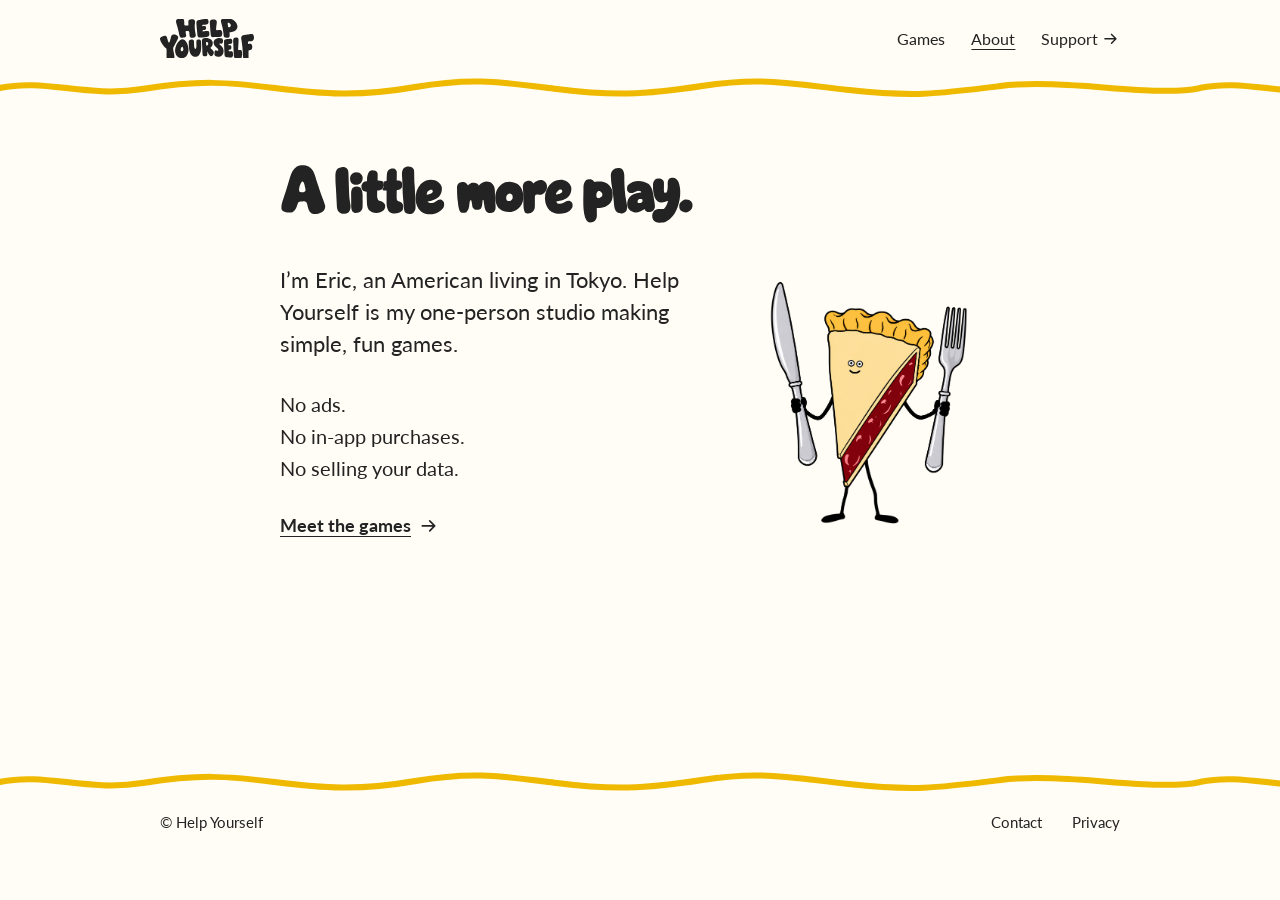
==== docs/about/index.html @ 5613c6f1 "Use ketchup red for the scrollbar" ====
<!doctype html>
<html lang="en">
<head>
  <meta charset="utf-8">
  <meta name="viewport" content="width=device-width, initial-scale=1">
  <meta name="description" content="Help Yourself is a one-person game studio by Eric, an American living in Tokyo.">
  <meta name="theme-color" content="#fffdf5">
  <meta property="og:title" content="About — Help Yourself">
  <meta property="og:description" content="Help Yourself is a one-person game studio by Eric, an American living in Tokyo.">
  <meta property="og:type" content="website">
  <title>About — Help Yourself</title>
  <link rel="stylesheet" href="../assets/styles.css?v=9">
  <link rel="preload" href="../assets/fonts/Lato-Regular.ttf" as="font" type="font/ttf" crossorigin>
  <script src="../assets/site.js?v=2" defer></script>
</head>
<body>
  <a class="skip-link" href="#main">Skip to content</a>
  <header class="site-header">
    <div class="header-inner">
      <a class="small-brand" href="../" aria-label="Help Yourself home"><img src="../assets/brand/help-yourself-wordmark.svg" width="692" height="292" alt="Help Yourself"></a>
      <nav aria-label="Main navigation">
        <a href="../#games">Games</a>
        <a href="../about/" aria-current="page">About</a>
        <a class="support-link" href="../support/">Support <svg viewBox="0 0 24 24" fill="none" aria-hidden="true"><path d="M4 12h15m-6-6 6 6-6 6" stroke="currentColor" stroke-width="2" stroke-linecap="round" stroke-linejoin="round"/></svg></a>
      </nav>
    </div>
    <div class="header-rule" aria-hidden="true"></div>
  </header>
  <main id="main" class="interior" tabindex="-1">
    <div class="page-intro"><h1 class="lettered-heading"><span class="visually-hidden">A little more play.</span><img class="heading-art" src="../assets/headings/a-little-more-play.svg" alt="" aria-hidden="true" width="1103" height="160"></h1></div>
    <div class="short-story about-story">
      <p class="page-lead">I’m Eric, an American living in Tokyo. Help Yourself is my one-person studio making simple, fun games.</p>
      <img class="pie-character" src="../assets/characters/cherry-pie.png" alt="" width="1145" height="1374">
      <p class="promise-lines">No ads.<br>No in-app purchases.<br>No selling your data.</p>
      <a class="text-action" href="../#games">Meet the games <svg viewBox="0 0 24 24" fill="none" aria-hidden="true"><path d="M4 12h15m-6-6 6 6-6 6" stroke="currentColor" stroke-width="2" stroke-linecap="round" stroke-linejoin="round"/></svg></a>
    </div>
  </main>
  <footer class="site-footer">
    <div class="footer-rule" aria-hidden="true"></div>
    <div class="footer-inner">
      <a href="../" class="footer-copyright">© Help Yourself</a>
      <nav aria-label="Footer navigation"><a href="mailto:support@helpyourself.games">Contact</a><a href="../privacy/">Privacy</a></nav>
    </div>
  </footer>
</body>
</html>
---- docs/assets/styles.css ----
@font-face {
  font-family: Lato;
  src: url("fonts/Lato-Regular.ttf") format("truetype");
  font-style: normal;
  font-weight: 400;
  font-display: swap;
}
@font-face {
  font-family: Lato;
  src: url("fonts/Lato-Bold.ttf") format("truetype");
  font-style: normal;
  font-weight: 700;
  font-display: swap;
}
@font-face {
  font-family: "Lilita One";
  src: url("fonts/LilitaOne-Regular.ttf") format("truetype");
  font-style: normal;
  font-weight: 400;
  font-display: swap;
}
:root {
  --color-ink: #232323;
  --color-paper: #fffdf5;
  --color-mustard: #efb900;
  --color-ketchup: #e12620;
  --color-relish: #247327;
  --color-relish-dark: #19531c;
  --font-body: Lato, sans-serif;
  --font-display: "Lilita One", sans-serif;
  --width-site: 960px;
  --width-copy: 680px;
  --space-small: 16px;
  --space-medium: 32px;
  --space-large: 72px;
  --radius-button: 8px;
  color-scheme: light;
  color: var(--color-ink);
  background: var(--color-paper);
  font-family: var(--font-body);
  font-size: 18px;
  line-height: 1.5;
  font-synthesis: none;
  scrollbar-color: var(--color-ketchup) var(--color-paper);
}
* { box-sizing: border-box; }
html { scroll-behavior: smooth; scroll-padding-top: 128px; }
body { margin: 0; }
img { display: block; max-width: 100%; height: auto; }
svg { width: 1.1em; height: 1.1em; flex: none; vertical-align: middle; }
a { color: inherit; text-underline-offset: 0.22em; }
a:hover { text-decoration-thickness: 2px; }
a:focus-visible { outline: 3px solid var(--color-relish); outline-offset: 6px; border-radius: 3px; }
main:focus { outline: none; }
::selection { color: var(--color-paper); background: var(--color-relish); }
h1, h2, h3 { font-family: var(--font-display); font-weight: 400; line-height: 1.1; text-wrap: balance; }
p { margin: 0 0 1.2em; text-wrap: pretty; }
.visually-hidden { position: absolute; width: 1px; height: 1px; padding: 0; margin: -1px; overflow: hidden; clip-path: inset(50%); white-space: nowrap; border: 0; }
.skip-link { position: fixed; top: 12px; left: 16px; z-index: 30; padding: 12px 20px; background: var(--color-paper); transform: translateY(-160%); }
.skip-link:focus { transform: translateY(0); }
.site-header { position: fixed; inset: 0 0 auto; z-index: 10; height: 100px; background: var(--color-paper); }
.header-inner { width: min(var(--width-site), calc(100% - 64px)); height: 77px; margin: 0 auto; display: flex; align-items: center; justify-content: space-between; gap: 24px; }
.small-brand { display: block; width: 94px; flex: 0 0 94px; transition: opacity 180ms ease-out; }
.small-brand img { width: 100%; }
.home .small-brand { opacity: 0; visibility: hidden; pointer-events: none; }
.home.brand-visible .small-brand { opacity: 1; visibility: visible; pointer-events: auto; }
nav { display: flex; align-items: center; gap: 26px; }
nav a { min-height: 44px; display: inline-flex; align-items: center; gap: 4px; text-decoration: none; font-size: 16px; }
nav a:hover, nav a[aria-current="page"] { text-decoration: underline; }
.header-rule, .footer-rule { height: 24px; background: url("brand/mustard-line.svg?v=2") left center / 1200px 24px repeat-x; }
.header-rule { position: absolute; inset: 76px 0 auto; }
.home .site-header { background: transparent; }
.home.brand-visible .site-header { background: var(--color-paper); }
.hero { position: relative; width: min(310px, 65vw); margin: 0 auto; padding-top: 34px; text-align: center; }
.mascot { position: relative; z-index: 11; height: 310.5px; width: auto; margin: 0 auto 5px; }
.hero h1 { margin: 0; }
.wordmark { width: 310px; }
.game-list { display: grid; grid-template-columns: repeat(2, minmax(0, 1fr)); gap: 48px 64px; width: min(720px, calc(100% - 64px)); margin: 72px auto 0; text-align: left; }
.game-preview { min-width: 0; scroll-margin-top: 0; }
.game-art { width: 230px; height: 230px; border-radius: 50%; object-fit: cover; }
.game-preview .game-art { width: 160px; height: 160px; margin: 0 0 16px; }
.game-preview h3 { margin: 0 0 8px; font-size: 30px; }
.game-preview p { max-width: 28ch; margin: 0 0 12px; font-size: 17px; }
.game-preview p:not(.availability) { min-height: 3em; }
.game-preview .availability { color: var(--color-relish-dark); font-size: 16px; font-weight: 700; margin-bottom: 0; }
.promise { max-width: 800px; margin: 72px auto 0; padding: 0 24px; text-align: center; }
.promise h2 { margin: 0 0 18px; }
.promise h2 img { width: 260px; margin: 0 auto; }
.promise p { margin: 0 0 18px; font-size: clamp(19px, 2.5vw, 24px); line-height: 1.4; }
.promise .signoff { font-family: var(--font-body); font-size: 20px; margin: 20px 0; }
.button { display: inline-flex; align-items: center; justify-content: center; gap: 7px; min-height: 48px; padding: 11px 23px; border-radius: var(--radius-button); color: var(--color-paper); background: var(--color-relish); font-weight: 700; text-decoration: none; transition: background-color 180ms ease-out; }
.button:hover { background: var(--color-relish-dark); text-decoration: none; }
.site-footer { margin: 44px 0 0; padding-bottom: 24px; }
.footer-rule { margin-bottom: 6px; }
.footer-inner { width: min(var(--width-site), calc(100% - 64px)); margin-inline: auto; display: flex; justify-content: space-between; align-items: center; gap: 24px; font-size: 15px; }
.footer-copyright { text-decoration: none; }
.footer-copyright:hover { text-decoration: underline; }
.footer-inner nav { gap: 30px; }
.footer-inner nav a { font-size: 15px; }
.interior { width: min(720px, calc(100% - 64px)); min-height: calc(100svh - 130px); margin: 0 auto; padding: 164px 0 48px; }
.interior + .site-footer { margin-top: 0; }
.page-intro { margin: 0 0 40px; text-align: left; }
.page-intro h1 { font-size: clamp(38px, 5vw, 60px); margin: 0; }
.page-intro h1.lettered-heading { font-family: var(--font-body); line-height: 1; }
.heading-art { height: clamp(42px, 5vw, 60px); width: auto; max-width: 100%; object-fit: contain; object-position: left center; }
.short-story { max-width: 480px; text-align: left; }
.about-story, .support-story { display: grid; grid-template-columns: minmax(0, 1fr) 240px; column-gap: 48px; max-width: none; }
.about-story > :not(.pie-character), .support-story > :not(.bank-character) { grid-column: 1; }
.page-lead { font-size: 22px; line-height: 1.45; margin-bottom: 28px; }
.pie-character, .bank-character { width: auto; grid-column: 2; grid-row: 1 / 4; align-self: center; }
.pie-character { height: 260px; }
.bank-character { height: 240px; }
.promise-lines { font-size: 20px; line-height: 1.6; margin-bottom: 20px; }
.text-action { min-height: 44px; display: inline-flex; align-items: center; gap: 8px; font-weight: 700; }
.support-copy p:not(.page-lead) { margin-bottom: 24px; }
.privacy-copy { max-width: 600px; }
.privacy-copy h2 { font-family: var(--font-body); font-size: 20px; font-weight: 700; margin: 32px 0 12px; }
.privacy-copy h2:first-child { margin-top: 0; }
.privacy-copy p { margin-bottom: 20px; overflow-wrap: anywhere; }
@media (max-width: 640px) {
  :root { font-size: 17px; }
  .header-inner { width: calc(100% - 32px); height: 73px; gap: 12px; }
  .small-brand { width: 70px; flex-basis: 70px; }
  nav { gap: 17px; }
  nav a { font-size: 15px; }
  .header-rule { top: 73px; }
  .hero { width: 270px; padding-top: 100px; }
  .mascot { height: 281.75px; }
  .wordmark { width: 270px; }
  .game-list { grid-template-columns: 1fr; gap: 60px; width: calc(100% - 48px); margin-top: 64px; text-align: center; }
  .game-art { width: 220px; height: 220px; }
  .game-preview .game-art { width: 220px; height: 220px; margin: 0 auto 8px; }
  .game-preview h3 { font-size: 29px; }
  .game-preview p { margin: 4px auto 0; font-size: 17px; }
  .game-preview p:not(.availability) { min-height: 0; }
  .game-preview .availability { font-size: 16px; }
  .promise { margin-top: 64px; padding-inline: 24px; }
  .promise p { font-size: 20px; }
  .desktop-break { display: none; }
  .site-footer { margin-top: 40px; }
  .footer-inner { width: calc(100% - 32px); gap: 10px; }
  .footer-inner nav { gap: 18px; }
  .footer-inner, .footer-inner nav a { font-size: 14px; }
  .interior { width: calc(100% - 40px); padding: 136px 0 40px; }
  .page-intro { margin-bottom: 32px; }
  .page-lead { font-size: 20px; }
  .about-story, .support-story { grid-template-columns: 1fr; }
  .pie-character, .bank-character { grid-column: 1; grid-row: auto; margin-bottom: 28px; }
  .pie-character { height: 200px; }
  .bank-character { height: 180px; }
  .promise-lines { font-size: 18px; }
}
@media (max-width: 360px) {
  .small-brand { width: 60px; flex-basis: 60px; }
  nav { gap: 12px; }
  nav a { font-size: 14px; }
}
@media (prefers-reduced-motion: reduce) {
  html { scroll-behavior: auto; }
  *, *::before, *::after { transition: none !important; }
}
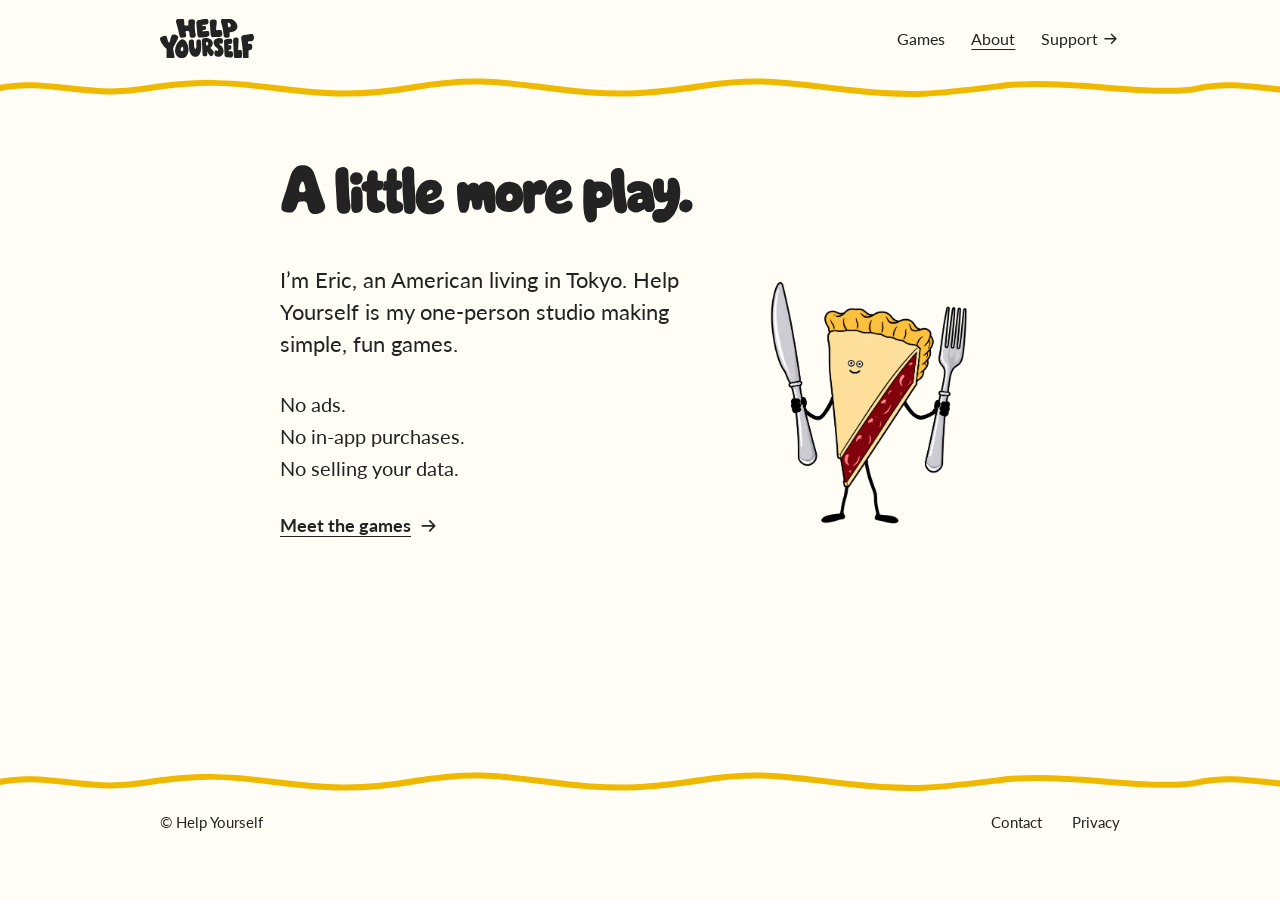
==== commit cb0e75e6: "Add the Arrow Strum page Add /arrow-strum/ with a playable level 13, autoplay of its score, and a fu" ====
--- a/docs/about/index.html
+++ b/docs/about/index.html
@@ -9,9 +9,9 @@
   <meta property="og:description" content="Help Yourself is a one-person game studio by Eric, an American living in Tokyo.">
   <meta property="og:type" content="website">
   <title>About — Help Yourself</title>
-  <link rel="stylesheet" href="../assets/styles.css?v=9">
+  <link rel="stylesheet" href="../assets/styles.css?v=23">
   <link rel="preload" href="../assets/fonts/Lato-Regular.ttf" as="font" type="font/ttf" crossorigin>
-  <script src="../assets/site.js?v=2" defer></script>
+  <script src="../assets/site.js?v=3" defer></script>
 </head>
 <body>
   <a class="skip-link" href="#main">Skip to content</a>
--- a/docs/assets/styles.css
+++ b/docs/assets/styles.css
@@ -58,7 +58,7 @@
 .visually-hidden { position: absolute; width: 1px; height: 1px; padding: 0; margin: -1px; overflow: hidden; clip-path: inset(50%); white-space: nowrap; border: 0; }
 .skip-link { position: fixed; top: 12px; left: 16px; z-index: 30; padding: 12px 20px; background: var(--color-paper); transform: translateY(-160%); }
 .skip-link:focus { transform: translateY(0); }
-.site-header { position: fixed; inset: 0 0 auto; z-index: 10; height: 100px; background: var(--color-paper); }
+.site-header { position: fixed; inset: 0 0 auto; z-index: 10; height: 77px; background: var(--color-paper); }
 .header-inner { width: min(var(--width-site), calc(100% - 64px)); height: 77px; margin: 0 auto; display: flex; align-items: center; justify-content: space-between; gap: 24px; }
 .small-brand { display: block; width: 94px; flex: 0 0 94px; transition: opacity 180ms ease-out; }
 .small-brand img { width: 100%; }
@@ -68,20 +68,30 @@
 nav a { min-height: 44px; display: inline-flex; align-items: center; gap: 4px; text-decoration: none; font-size: 16px; }
 nav a:hover, nav a[aria-current="page"] { text-decoration: underline; }
 .header-rule, .footer-rule { height: 24px; background: url("brand/mustard-line.svg?v=2") left center / 1200px 24px repeat-x; }
-.header-rule { position: absolute; inset: 76px 0 auto; }
-.home .site-header { background: transparent; }
-.home.brand-visible .site-header { background: var(--color-paper); }
+/* Paper above the wave, see-through below it, so the page scrolls right up to the mustard. */
+.header-rule { position: absolute; inset: 76px 0 auto; background-image: url("brand/mustard-header.svg"); pointer-events: none; }
+.home .site-header { position: static; height: 0; z-index: auto; background: transparent; }
+.home .header-inner { position: fixed; top: 0; left: 50%; z-index: 12; transform: translateX(-50%); background: var(--color-paper); }
+.home .header-rule { position: fixed; z-index: 10; }
 .hero { position: relative; width: min(310px, 65vw); margin: 0 auto; padding-top: 34px; text-align: center; }
-.mascot { position: relative; z-index: 11; height: 310.5px; width: auto; margin: 0 auto 5px; }
+.brand-filter { position: absolute; width: 0; height: 0; overflow: hidden; pointer-events: none; }
+.mascot { position: relative; z-index: 11; height: 310.5px; width: auto; margin: 0 auto 22px; }
+.home .mascot { z-index: 13; }
+.home.mascot-scrolled .mascot { visibility: hidden; }
 .hero h1 { margin: 0; }
-.wordmark { width: 310px; }
+.wordmark { position: relative; z-index: 11; width: 310px; }
+.home.brand-visible .wordmark { visibility: hidden; }
 .game-list { display: grid; grid-template-columns: repeat(2, minmax(0, 1fr)); gap: 48px 64px; width: min(720px, calc(100% - 64px)); margin: 72px auto 0; text-align: left; }
-.game-preview { min-width: 0; scroll-margin-top: 0; }
+.game-preview { width: 260px; max-width: 100%; min-width: 0; justify-self: center; text-align: center; scroll-margin-top: 0; }
 .game-art { width: 230px; height: 230px; border-radius: 50%; object-fit: cover; }
-.game-preview .game-art { width: 160px; height: 160px; margin: 0 0 16px; }
+.game-preview .game-art { width: 160px; height: 160px; margin: 0 auto 16px; }
 .game-preview h3 { margin: 0 0 8px; font-size: 30px; }
-.game-preview p { max-width: 28ch; margin: 0 0 12px; font-size: 17px; }
+.game-preview p { max-width: 28ch; margin: 0 auto 12px; font-size: 17px; }
 .game-preview p:not(.availability) { min-height: 3em; }
+.game-preview h3 a { text-decoration: none; }
+.game-preview h3 a:hover { text-decoration: underline; }
+.game-preview:has(h3 a) { position: relative; }
+.game-preview h3 a::after { content: ""; position: absolute; inset: 0; }
 .game-preview .availability { color: var(--color-relish-dark); font-size: 16px; font-weight: 700; margin-bottom: 0; }
 .promise { max-width: 800px; margin: 72px auto 0; padding: 0 24px; text-align: center; }
 .promise h2 { margin: 0 0 18px; }
@@ -117,17 +127,77 @@
 .privacy-copy h2 { font-family: var(--font-body); font-size: 20px; font-weight: 700; margin: 32px 0 12px; }
 .privacy-copy h2:first-child { margin-top: 0; }
 .privacy-copy p { margin-bottom: 20px; overflow-wrap: anywhere; }
+:root:has(.game-page) { scrollbar-color: auto; }
+.game-page { width: 100%; padding-top: 76px; }
+.game-hero, .game-section { width: min(var(--width-site), calc(100% - 64px)); margin-inline: auto; }
+/* Level 13 on the game’s own Easy green, which starts behind the header’s wave. */
+.game-banner { padding: 56px 0 28px; background: #286e0c; color: var(--color-paper); }
+.game-banner ::selection { color: #286e0c; background: var(--color-paper); }
+.game-banner .heading-art { width: min(100%, 420px); height: auto; filter: brightness(0) invert(1); }
+.game-page .game-banner .availability { color: inherit; }
+.game-page h2 { margin: 0 0 12px; font-size: 30px; }
+.game-page p { max-width: 60ch; }
+.game-hero, .game-split { display: grid; grid-template-columns: minmax(0, 1fr) 460px; gap: 64px; }
+.game-hero { align-items: center; }
+.game-intro h1 { margin: 0 0 28px; }
+.game-page .availability { margin: 0; color: var(--color-relish-dark); font-weight: 700; }
+.game-section { margin-top: var(--space-large); }
+/* The board keeps the game’s own line weight, hint blue, and yellow bump. */
+.board { display: block; width: 100%; height: auto; overflow: hidden; fill: none; stroke: #fff; stroke-width: .16; stroke-linecap: round; stroke-linejoin: round; touch-action: manipulation; }
+.board .arrow { cursor: pointer; outline: none; }
+.board .hit { stroke: transparent; stroke-width: .9; pointer-events: stroke; }
+.board .leaving { pointer-events: none; }
+.board .bumped { stroke: #ffd166; }
+.board .arrow:hover .line { stroke-width: .22; }
+.board .arrow:focus-visible .line { stroke: #7bd1e8; stroke-width: .24; }
+.board-controls { position: relative; display: flex; align-items: center; justify-content: center; }
+.game-page .board-prompt { margin: 0 8px 0 0; font-weight: 700; }
+.board-controls[hidden] { display: none; }
+.icon-button { display: grid; place-items: center; width: 48px; height: 48px; padding: 0; border: 0; background: none; color: inherit; font-size: 24px; cursor: pointer; }
+.icon-button:hover { color: #ffd166; }
+.icon-button:focus-visible { outline: 3px solid var(--color-paper); border-radius: 3px; }
+.stop-icon, .playing .play-icon { display: none; }
+.playing .stop-icon { display: inline; }
+.rank-list { display: grid; grid-template-columns: repeat(6, minmax(0, 1fr)); gap: 20px; margin: 28px 0 0; padding: 0; list-style: none; }
+.rank-list span { display: block; margin-top: 10px; font-size: 16px; font-weight: 700; line-height: 1.25; text-align: center; }
+.screen { width: 100%; border-radius: 10% / 4.6%; }
+.shot { display: block; text-decoration: none; cursor: zoom-in; }
+.shot:hover span { text-decoration: underline; }
+.viewer { width: 100%; max-width: none; height: 100%; max-height: none; margin: 0; padding: 0; border: 0; overflow: hidden; background: var(--color-paper); color: var(--color-ink); }
+.viewer[open] { display: flex; flex-direction: column; align-items: center; justify-content: center; gap: 12px; }
+.viewer img { width: auto; height: auto; max-width: calc(100vw - 144px); max-height: calc(100svh - 96px); aspect-ratio: 960 / 2087; border-radius: 5% / 2.3%; touch-action: pan-y pinch-zoom; }
+.game-page .viewer-caption { min-height: 1.5em; margin: 0; font-weight: 700; }
+.viewer-button { position: absolute; display: grid; place-items: center; width: 52px; height: 52px; padding: 0; border: 0; border-radius: 50%; color: inherit; background: none; font-size: 24px; cursor: pointer; }
+.viewer-button:hover { color: var(--color-relish); }
+.viewer-button:focus-visible { outline: 3px solid var(--color-relish); }
+.viewer-close { top: 16px; right: 16px; }
+.viewer-previous, .viewer-next { top: calc(50% - 26px); }
+.viewer-previous { left: max(16px, calc(50% - 380px)); }
+.viewer-next { right: max(16px, calc(50% - 380px)); }
+.game-split { align-items: center; }
+.game-split section + section { margin-top: 40px; }
+.screen-pair { display: grid; grid-template-columns: 1fr 1fr; gap: 24px; }
+.game-page .game-links { display: flex; flex-wrap: wrap; gap: 8px 28px; max-width: var(--width-site); margin-bottom: 0; font-size: 16px; }
+@media (max-width: 900px) {
+  .game-hero, .game-split { grid-template-columns: 1fr; gap: 40px; }
+  .board-demo, .screen-pair { width: 100%; max-width: 460px; }
+  .game-hero { gap: 16px; }
+  .rank-list { grid-template-columns: repeat(3, minmax(0, 1fr)); max-width: 560px; }
+}
 @media (max-width: 640px) {
   :root { font-size: 17px; }
   .header-inner { width: calc(100% - 32px); height: 73px; gap: 12px; }
   .small-brand { width: 70px; flex-basis: 70px; }
   nav { gap: 17px; }
   nav a { font-size: 15px; }
+  .site-header { height: 74px; }
   .header-rule { top: 73px; }
   .hero { width: 270px; padding-top: 100px; }
   .mascot { height: 281.75px; }
+  .home .mascot { z-index: 11; }
   .wordmark { width: 270px; }
   .game-list { grid-template-columns: 1fr; gap: 60px; width: calc(100% - 48px); margin-top: 64px; text-align: center; }
+  .game-preview { width: 100%; }
   .game-art { width: 220px; height: 220px; }
   .game-preview .game-art { width: 220px; height: 220px; margin: 0 auto 8px; }
   .game-preview h3 { font-size: 29px; }
@@ -149,6 +219,20 @@
   .pie-character { height: 200px; }
   .bank-character { height: 180px; }
   .promise-lines { font-size: 18px; }
+  .game-page { width: 100%; padding-top: 73px; }
+  .game-hero, .game-section { width: calc(100% - 40px); }
+  .game-banner { padding: 60px 0 16px; }
+  .game-banner .heading-art { width: min(100%, 320px); }
+  .game-page h2 { font-size: 29px; }
+  .game-section { margin-top: 60px; }
+  .rank-list { gap: 20px 14px; }
+  .screen-pair { gap: 14px; }
+  .viewer[open] { justify-content: flex-start; padding-top: 64px; }
+  .viewer img { max-width: calc(100vw - 40px); max-height: calc(100svh - 144px); }
+  .viewer-close { top: 6px; right: 8px; }
+  .viewer-previous, .viewer-next { top: auto; bottom: 12px; }
+  .viewer-previous { left: 16px; }
+  .viewer-next { right: 16px; }
 }
 @media (max-width: 360px) {
   .small-brand { width: 60px; flex-basis: 60px; }
